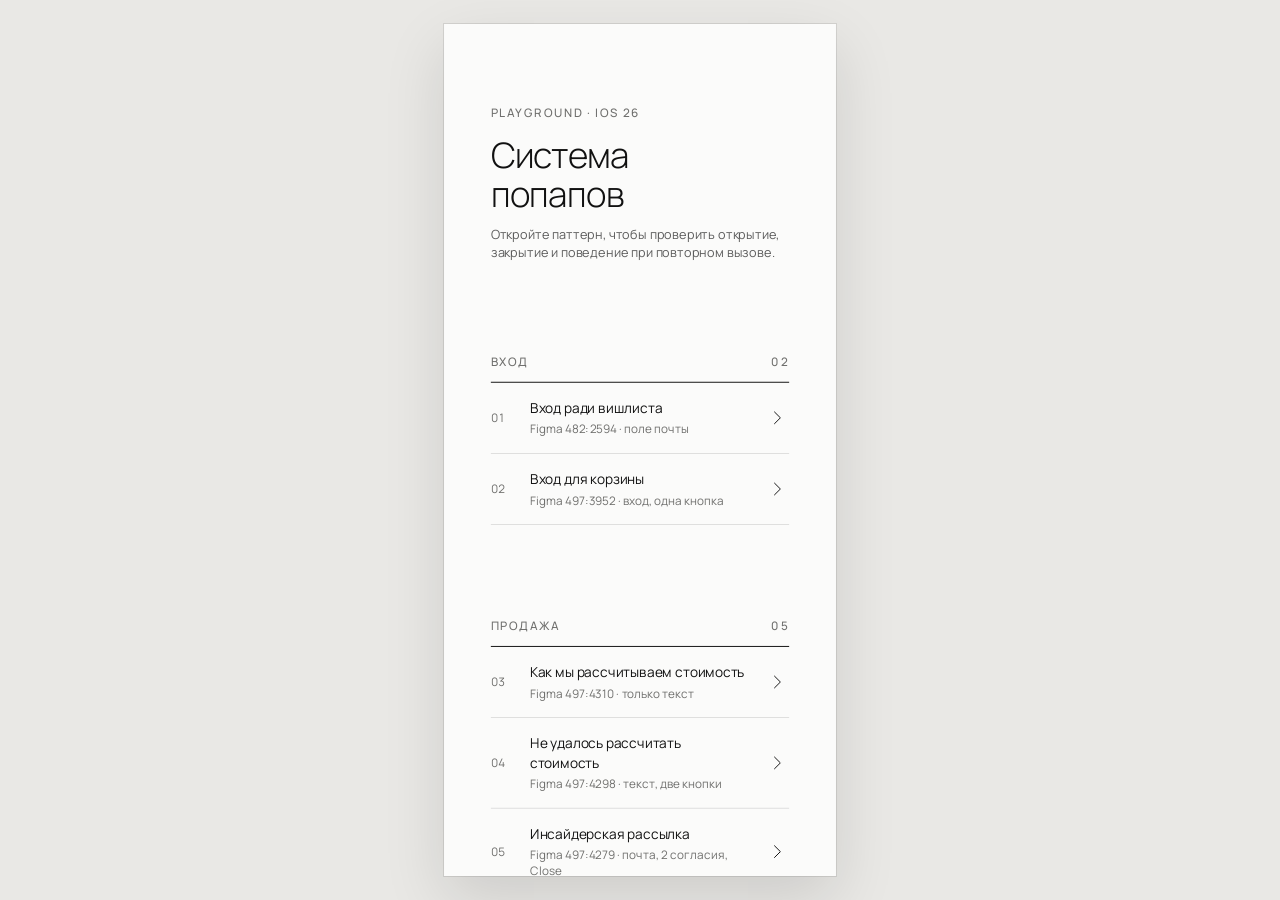
==== index.html @ 5a88cc7c "Deploy cad5d1b1a512" ====
<!doctype html>
<html lang="ru">
<head>
  <meta charset="utf-8">
  <meta name="viewport" content="width=device-width, initial-scale=1, viewport-fit=cover">
  <title>Popup System Playground</title>
  <meta name="theme-color" content="#fbfbfa">
  <link rel="manifest" href="manifest.webmanifest">
  <link rel="icon" type="image/png" sizes="32x32" href="icons/favicon-32.png">
  <link rel="apple-touch-icon" href="icons/apple-touch-icon.png">
  <meta name="apple-mobile-web-app-capable" content="yes">
  <meta name="mobile-web-app-capable" content="yes">
  <meta name="apple-mobile-web-app-title" content="Popups">
  <meta name="apple-mobile-web-app-status-bar-style" content="default">
  <meta name="format-detection" content="telephone=no">
  <link rel="preload" href="design-system/fonts/manrope-latin-wght-normal.woff2" as="font" type="font/woff2" crossorigin>
  <link rel="stylesheet" href="design-system/fonts/fonts.css?v=cad5d1b1a512">
  <link rel="stylesheet" href="design-system/tokens/tokens.css?v=cad5d1b1a512">
  <link rel="stylesheet" href="css/tokens.css?v=cad5d1b1a512">
  <link rel="stylesheet" href="design-system/css/typography.css?v=cad5d1b1a512">
  <link rel="stylesheet" href="design-system/css/spacing.css?v=cad5d1b1a512">
  <link rel="stylesheet" href="css/app.css?v=cad5d1b1a512">
  <link rel="stylesheet" href="design-system/css/corners.css?v=cad5d1b1a512">
  <link rel="stylesheet" href="design-system/components/button/button.css?v=cad5d1b1a512">
  <link rel="stylesheet" href="design-system/icons/icon.css?v=cad5d1b1a512">
  <link rel="stylesheet" href="design-system/css/glass.css?v=cad5d1b1a512">
  <link rel="stylesheet" href="design-system/css/backdrop.css?v=cad5d1b1a512">
  <link rel="stylesheet" href="design-system/components/icon-button/icon-button.css?v=cad5d1b1a512">
  <link rel="stylesheet" href="design-system/components/field/field.css?v=cad5d1b1a512">
  <link rel="stylesheet" href="design-system/components/checkbox/checkbox.css?v=cad5d1b1a512">
  <link rel="stylesheet" href="design-system/components/text-action/text-action.css?v=cad5d1b1a512">
  <link rel="stylesheet" href="design-system/components/callout/callout.css?v=cad5d1b1a512">
  <link rel="stylesheet" href="design-system/components/account-notice/account-notice.css?v=cad5d1b1a512">
  <link rel="stylesheet" href="design-system/components/alert/alert.css?v=cad5d1b1a512">
  <link rel="stylesheet" href="design-system/components/drag-indicator/drag-indicator.css?v=cad5d1b1a512">
  <link rel="stylesheet" href="css/popup.css?v=cad5d1b1a512">
  <link rel="stylesheet" href="css/sheet.css?v=cad5d1b1a512">
  <meta name="build" content="cad5d1b1a512">
  <meta name="app-build" content="cad5d1b1a512">
  <script>(()=>{const m=document.querySelector('meta[name="app-build"]');if(!m||!window.fetch)return;const cur=m.content;const url=new URL('version.json',document.baseURI);const check=()=>fetch(url+'?t='+Date.now(),{cache:'no-store'}).then(r=>r.ok?r.json():null).then(v=>{if(!v||!v.build||v.build===cur)return;const k='app-build-reload:'+v.build;try{if(sessionStorage.getItem(k))return;sessionStorage.setItem(k,'1')}catch(e){}const u=new URL(location.href);u.searchParams.set('v',v.build);location.replace(u.href)}).catch(()=>{});check();document.addEventListener('visibilitychange',()=>{if(document.visibilityState==='visible')check()});addEventListener('pageshow',e=>{if(e.persisted)check()})})();</script>
</head>
<body>
  <div class="stage">
    <div class="device" id="device">
      <div class="screen">
        <main class="home" id="app"></main>
        <div class="popup-layer" id="popup-layer"></div>
      </div>
    </div>
  </div>
  <script type="module" src="js/main.js?v=cad5d1b1a512"></script>
</body>
</html>
---- design-system/fonts/fonts.css ----
/* Manrope (OFL, see OFL.txt) — the only typeface of the system. */
@font-face { font-family: "Manrope"; font-weight: 300 500; font-display: block; src: url("manrope-cyrillic-wght-normal.woff2") format("woff2"); unicode-range: U+0301, U+0400-045F, U+0490-0491, U+04B0-04B1, U+2116; }
@font-face { font-family: "Manrope"; font-weight: 300 500; font-display: block; src: url("manrope-latin-wght-normal.woff2") format("woff2"); unicode-range: U+0000-00FF, U+0131, U+0152-0153, U+02BB-02BC, U+02C6, U+02DA, U+02DC, U+0304, U+0308, U+0329, U+2000-206F, U+20AC, U+2122, U+2191, U+2193, U+2212, U+2215, U+FEFF, U+FFFD; }
---- design-system/tokens/tokens.css ----
/* GENERATED from tokens.json by build.mjs — do not edit by hand. */
:root {
  --color-white: #ffffff;
  --color-green-1: #f2f5f4;
  --color-green-2: #e5eae8;
  --color-green-5: #5e7d71;
  --color-green-7: #285141;
  --color-green-9: #1e3d31;
  --color-action-primary-background-default: var(--color-green-7);
  --color-action-primary-background-pressed: var(--color-green-9);
  --color-action-primary-background-disabled: var(--color-green-5);
  --color-action-primary-foreground-default: var(--color-white);
  --color-action-primary-foreground-pressed: var(--color-white);
  --color-action-primary-foreground-disabled: var(--color-white);
  --color-action-secondary-background-default: var(--color-green-1);
  --color-action-secondary-background-pressed: var(--color-green-1);
  --color-action-secondary-background-disabled: var(--color-green-1);
  --color-action-secondary-foreground-default: var(--color-green-7);
  --color-action-secondary-foreground-pressed: var(--color-green-9);
  --color-action-secondary-foreground-disabled: var(--color-green-5);
  --color-ink: #111111;
  --color-grey-1: #f8f8f8;
  --color-grey-2: #efefef;
  --color-grey-6: #808080;
  --color-grey-7: #6f6f6f;
  --color-black-3: #070707;
  --color-red-7: #b42318;
  --font-family-sans: "Manrope", sans-serif;
  --font-weight-light: 300;
  --font-weight-regular: 400;
  --font-weight-medium: 500;
  --font-optical-cap-center-offset: 0.025em;
  --font-tracking-tight: -0.02em;
  --font-tracking-snug: -0.01em;
  --font-tracking-normal: 0;
  --font-tracking-open: 0.01em;
  --font-tracking-caps: 0.14em;
  --motion-duration-fast: 120ms;
  --motion-easing-standard: cubic-bezier(0.32, 0.72, 0, 1);
  --button-size-large-height: 50px;
  --button-size-large-padding-inline: var(--spacing-standard-block);
  --button-size-large-padding-inline-icon-only: var(--spacing-standard-control);
  --button-size-large-radius: 8px;
  --button-size-large-icon-size: var(--icon-size-md);
  --button-size-large-icon-gap: var(--spacing-compact-inline);
  --button-size-large-font-size: var(--text-button-size);
  --button-size-large-font-line-height: var(--text-button-line-height);
  --button-size-large-font-weight: var(--text-button-weight);
  --button-size-large-font-letter-spacing: var(--text-button-letter-spacing);
  --button-loading-spinner-stroke: 2px;
  --button-focus-ring-width: 2px;
  --button-focus-ring-offset: 2px;
  --corner-shape-continuous: superellipse(1.75);
  --corner-shape-circular: round;
  --corner-shape-sharp: square;
  --corner-shape-default: var(--corner-shape-continuous);
  --corner-continuous-extent: 1.5287;
  --corner-figma-smoothing: 0.6;
  --icon-size-xs: 16px;
  --icon-size-sm: 20px;
  --icon-size-md: 24px;
  --icon-size-lg: 32px;
  --icon-size-xl: 48px;
  --icon-grid: 24px;
  --icon-presentation-compact-viewport: 15px;
  --icon-presentation-compact-viewport-min: 14px;
  --icon-presentation-compact-viewport-max: 16px;
  --icon-presentation-compact-optical-size: 11px;
  --icon-presentation-compact-stroke: 0.9px;
  --icon-presentation-compact-stroke-max: 1px;
  --icon-presentation-large-viewport: 18px;
  --icon-presentation-large-optical-size: 15px;
  --icon-presentation-large-stroke: 0.9px;
  --icon-presentation-large-stroke-max: 1px;
  --text-display-size: 36px;
  --text-display-line-height: 40px;
  --text-display-weight: var(--font-weight-light);
  --text-display-letter-spacing: var(--font-tracking-tight);
  --text-heading-l-size: 24px;
  --text-heading-l-line-height: 30px;
  --text-heading-l-weight: var(--font-weight-light);
  --text-heading-l-letter-spacing: var(--font-tracking-snug);
  --text-heading-s-size: 16px;
  --text-heading-s-line-height: 24px;
  --text-heading-s-weight: var(--font-weight-regular);
  --text-heading-s-letter-spacing: var(--font-tracking-normal);
  --text-body-size: 14px;
  --text-body-line-height: 20px;
  --text-body-weight: var(--font-weight-regular);
  --text-body-letter-spacing: var(--font-tracking-normal);
  --text-body-s-size: 13px;
  --text-body-s-line-height: 18px;
  --text-body-s-weight: var(--font-weight-regular);
  --text-body-s-letter-spacing: var(--font-tracking-normal);
  --text-caption-size: 12px;
  --text-caption-line-height: 16px;
  --text-caption-weight: var(--font-weight-regular);
  --text-caption-letter-spacing: var(--font-tracking-open);
  --text-overline-size: 12px;
  --text-overline-line-height: 16px;
  --text-overline-weight: var(--font-weight-medium);
  --text-overline-letter-spacing: var(--font-tracking-caps);
  --text-label-size: 12px;
  --text-label-line-height: 16px;
  --text-label-weight: var(--font-weight-medium);
  --text-label-letter-spacing: var(--font-tracking-open);
  --text-input-size: 14px;
  --text-input-line-height: 20px;
  --text-input-weight: var(--font-weight-regular);
  --text-input-letter-spacing: var(--font-tracking-normal);
  --text-input-touch-size: 16px;
  --text-button-size: 14px;
  --text-button-line-height: 20px;
  --text-button-weight: var(--font-weight-medium);
  --text-button-letter-spacing: var(--font-tracking-normal);
  --text-popup-heading-size: 16px;
  --text-popup-heading-line-height: 22px;
  --text-popup-heading-weight: var(--font-weight-regular);
  --text-popup-heading-letter-spacing: var(--font-tracking-snug);
  --text-popup-body-size: 12px;
  --text-popup-body-line-height: 17px;
  --text-popup-body-weight: var(--font-weight-regular);
  --text-popup-body-letter-spacing: var(--font-tracking-normal);
  --text-popup-meta-size: 12px;
  --text-popup-meta-line-height: 16px;
  --text-popup-meta-weight: var(--font-weight-regular);
  --text-popup-meta-letter-spacing: var(--font-tracking-open);
  --space-4: 4px;
  --space-8: 8px;
  --space-12: 12px;
  --space-16: 16px;
  --space-24: 24px;
  --space-32: 32px;
  --space-48: 48px;
  --space-64: 64px;
  --space-96: 96px;
  --spacing-compact-stack: var(--space-4);
  --spacing-compact-inline: var(--space-8);
  --spacing-standard-text-group: var(--space-12);
  --spacing-standard-control: var(--space-16);
  --spacing-standard-block: var(--space-24);
  --spacing-spacious-group: var(--space-32);
  --spacing-spacious-section: var(--space-48);
  --spacing-spacious-hero: var(--space-64);
  --spacing-text-heading-body-min: var(--space-12);
  --layout-mobile-page-margin: var(--spacing-standard-block);
  --layout-mobile-content-gap: var(--spacing-standard-block);
  --layout-mobile-section-gap: var(--spacing-spacious-section);
  --layout-desktop-breakpoint: 768px;
  --layout-desktop-page-margin: var(--space-48);
  --layout-desktop-content-gap: var(--spacing-spacious-group);
  --layout-desktop-section-gap: var(--space-96);
  --popup-sheet-padding-inline: var(--spacing-standard-block);
  --popup-sheet-padding-bottom: calc(var(--spacing-spacious-section) + var(--spacing-compact-inline));
  --popup-sheet-icon-heading: var(--spacing-standard-text-group);
  --popup-sheet-heading-description: var(--spacing-text-heading-body-min);
  --popup-sheet-description-form: var(--spacing-spacious-group);
  --popup-sheet-field-gap: var(--spacing-standard-control);
  --popup-sheet-form-action: var(--spacing-standard-block);
  --popup-sheet-close-size: 44px;
  --popup-sheet-close-inset: var(--spacing-standard-control);
  --popup-sheet-close-heading: var(--spacing-standard-text-group);
  --popup-sheet-simple-padding-block: var(--spacing-spacious-group);
  --glass-light-fill: rgba(255, 255, 255, 0.1);
  --glass-light-stroke-color: #b7b7b7;
  --glass-light-stroke-width: 0.5px;
  --glass-light-rim-top: 0.75;
  --glass-light-rim-upper: 0.7;
  --glass-light-rim-side: 0;
  --glass-light-rim-lower: 0.6;
  --glass-light-rim-bottom: 0.62;
  --glass-light-bevel-highlight: inset 0 6px 8px -2px rgba(255, 255, 255, 1), inset 0 -4px 6px -2px rgba(255, 255, 255, 1);
  --glass-light-bevel-shade: inset 0 -4px 8px -2px rgba(0, 0, 0, 0.015);
  --glass-light-shadow: 0 1px 2px rgba(0, 0, 0, 0.03);
  --glass-light-frost: 1px;
  --glass-light-saturation: 1.4;
  --glass-light-pressed-fill: rgba(255, 255, 255, 0.22);
  --glass-light-pressed-scale: 0.94;
  --glass-light-reduced-transparency-fill: rgba(250, 250, 250, 0.96);
  --glass-light-lens-refraction: 1.5px;
  --glass-light-lens-edge-offset: 6px;
  --glass-light-lens-bevel-width: 0.22;
  --glass-light-lens-magnify: 1;
  --glass-light-lens-resolution: 2;
  --glass-lens-z-index: 1000;
  --icon-button-glass-size: 44px;
  --icon-button-glass-icon-viewport: var(--icon-presentation-compact-viewport);
  --icon-button-glass-foreground: var(--color-ink);
  --icon-button-glass-compact-size: 32px;
  --icon-button-glass-compact-icon-viewport: 13px;
  --backdrop-modal-blur: 3px;
  --backdrop-modal-dim-color: rgb(17 17 17);
  --backdrop-modal-dim-opacity: 0.18;
  --backdrop-modal-desktop-blur: 4px;
  --backdrop-modal-desktop-dim-opacity: 0.24;
  --backdrop-modal-reduced-transparency-dim-opacity: 0.32;
  --backdrop-modal-transition-duration: 400ms;
  --backdrop-modal-transition-duration-out: 300ms;
  --backdrop-modal-transition-easing: var(--motion-easing-standard);
  --field-radius: 8px;
  --field-min-height: 44px;
  --field-padding-block: var(--spacing-compact-inline);
  --field-padding-inline: var(--spacing-standard-control);
  --field-gap: var(--spacing-compact-stack);
  --field-icon-gap: var(--spacing-standard-text-group);
  --field-chevron-size: var(--icon-size-md);
  --field-background: var(--color-grey-1);
  --field-background-pressed: var(--color-grey-2);
  --field-foreground: var(--color-black-3);
  --field-label: var(--color-grey-7);
  --field-placeholder: var(--color-grey-6);
  --field-icon: var(--color-grey-7);
  --field-focus-ring-width: 1px;
  --field-error-color: var(--color-red-7);
  --field-disabled-foreground: var(--color-grey-7);
  --field-disabled-label: var(--color-grey-6);
  --field-readonly-background: var(--color-white);
  --field-readonly-border: var(--color-grey-2);
  --field-message-gap: var(--spacing-compact-stack);
  --field-transition-duration: var(--motion-duration-fast);
  --checkbox-size: var(--icon-size-xs);
  --checkbox-radius: 4px;
  --checkbox-border-width: 1px;
  --checkbox-border-color: var(--color-black-3);
  --checkbox-checked-background: var(--color-action-primary-background-default);
  --checkbox-checked-foreground: var(--color-white);
  --checkbox-icon-size: 12px;
  --checkbox-gap: var(--spacing-compact-inline);
  --text-action-min-height: 44px;
  --text-action-padding: var(--spacing-compact-inline);
  --text-action-foreground-default: var(--color-action-secondary-foreground-default);
  --text-action-foreground-pressed: var(--color-action-secondary-foreground-pressed);
  --callout-radius: 8px;
  --callout-padding: var(--spacing-standard-text-group);
  --callout-background: var(--color-green-2);
  --callout-foreground: var(--color-black-3);
  --account-notice-radius: 12px;
  --account-notice-padding: var(--spacing-compact-inline);
  --account-notice-gap: var(--spacing-standard-control);
  --account-notice-text-gap: var(--spacing-compact-stack);
  --account-notice-background: var(--color-green-1);
  --account-notice-avatar-size: 44px;
  --account-notice-avatar-icon-size: 28px;
  --account-notice-avatar-background: var(--color-white);
  --account-notice-avatar-foreground: var(--color-black-3);
  --account-notice-link-default: var(--color-action-secondary-foreground-default);
  --account-notice-link-pressed: var(--color-action-secondary-foreground-pressed);
  --alert-width: 300px;
  --alert-inset: var(--spacing-standard-block);
  --alert-padding: var(--spacing-standard-block);
  --alert-radius: 24px;
  --alert-heading-message: var(--spacing-text-heading-body-min);
  --alert-message-actions: var(--spacing-standard-block);
  --alert-action-gap: var(--spacing-compact-inline);
  --alert-background: var(--color-white);
  --alert-foreground: var(--color-black-3);
  --drag-indicator-width: 36px;
  --drag-indicator-height: 4px;
  --drag-indicator-inset: var(--spacing-compact-inline);
  --drag-indicator-color: rgba(17, 17, 17, 0.16);
  --gallery-pager-height: 2px;
  --gallery-pager-segment-width: 16px;
  --gallery-pager-gap: 4px;
  --gallery-pager-color-idle: rgba(7, 7, 7, 0.16);
  --gallery-pager-color-active: #070707;
}
---- css/tokens.css ----
:root {
  --font: var(--font-family-sans);

  --ink: var(--color-ink);
  --ink-2: #5c5c5c;
  --ink-3: #6f6f6d; /* was #9a9a98 (2.7:1); 4.9:1 on paper, needed for 12px captions */
  --paper: #fbfbfa;
  --surface: #ffffff;
  --hairline: rgba(17, 17, 17, 0.12);

  /* Device 402x874 pt (iPhone 17 Pro). */
  --device-w: 402px;
  --device-h: 874px;
  --display-r: 62px;
  --safe-top: 59px;
  --safe-bottom: 34px;
  --sheet-inset: 8px;
  --sheet-r: calc(var(--display-r) - var(--sheet-inset)); /* original default, restored 2026-11-01: concentric with the display (62 − 8 = 54), so the bottom corners follow the iPhone screen corners instead of being cut by them */


  /* Figma colours now live in the design system (color.black.3, color.grey.*, color.green.2) */
  --black-3: var(--color-black-3);
  --grey-1: var(--color-grey-1);
  --grey-6: var(--color-grey-6);

  --ease-sheet: cubic-bezier(0.32, 0.72, 0, 1);
}
---- design-system/css/typography.css ----
/* Typography base + semantic text styles. Values come from tokens (text.*); Manrope only, weight 300-500.
   Use a .ds-text-* class (or the tokens directly) instead of writing font-size/weight by hand. */

html { font-family: var(--font-family-sans); font-synthesis: none; } /* no synthetic bold/italic */
h1, h2, h3, h4, h5, h6, b, strong, th { font-weight: inherit; } /* browser defaults would render 700 */

.ds-text-display   { font: var(--text-display-weight) var(--text-display-size) / var(--text-display-line-height) var(--font-family-sans); letter-spacing: var(--text-display-letter-spacing); }
.ds-text-heading-l { font: var(--text-heading-l-weight) var(--text-heading-l-size) / var(--text-heading-l-line-height) var(--font-family-sans); letter-spacing: var(--text-heading-l-letter-spacing); }
.ds-text-heading-s { font: var(--text-heading-s-weight) var(--text-heading-s-size) / var(--text-heading-s-line-height) var(--font-family-sans); letter-spacing: var(--text-heading-s-letter-spacing); }
.ds-text-body      { font: var(--text-body-weight) var(--text-body-size) / var(--text-body-line-height) var(--font-family-sans); letter-spacing: var(--text-body-letter-spacing); }
.ds-text-body-s    { font: var(--text-body-s-weight) var(--text-body-s-size) / var(--text-body-s-line-height) var(--font-family-sans); letter-spacing: var(--text-body-s-letter-spacing); }
.ds-text-caption   { font: var(--text-caption-weight) var(--text-caption-size) / var(--text-caption-line-height) var(--font-family-sans); letter-spacing: var(--text-caption-letter-spacing); }
.ds-text-overline  { font: var(--text-overline-weight) var(--text-overline-size) / var(--text-overline-line-height) var(--font-family-sans); letter-spacing: var(--text-overline-letter-spacing); text-transform: uppercase; }
.ds-text-label     { font: var(--text-label-weight) var(--text-label-size) / var(--text-label-line-height) var(--font-family-sans); letter-spacing: var(--text-label-letter-spacing); }
.ds-text-input     { font: var(--text-input-weight) var(--text-input-size) / var(--text-input-line-height) var(--font-family-sans); letter-spacing: var(--text-input-letter-spacing); }
.ds-text-button    { font: var(--text-button-weight) var(--text-button-size) / var(--text-button-line-height) var(--font-family-sans); letter-spacing: var(--text-button-letter-spacing); }

@media (pointer: coarse) { .ds-text-input { font-size: var(--text-input-touch-size); } } /* iOS Safari zooms inputs below 16px */

/* Popup roles (docs/typography.md → "Popup typography"): heading ≤16, body 13–14, meta 12–13. */
.ds-text-popup-heading   { font: var(--text-popup-heading-weight) var(--text-popup-heading-size) / var(--text-popup-heading-line-height) var(--font-family-sans); letter-spacing: var(--text-popup-heading-letter-spacing); }
.ds-text-popup-body      { font: var(--text-popup-body-weight) var(--text-popup-body-size) / var(--text-popup-body-line-height) var(--font-family-sans); letter-spacing: var(--text-popup-body-letter-spacing); }
.ds-text-popup-meta      { font: var(--text-popup-meta-weight) var(--text-popup-meta-size) / var(--text-popup-meta-line-height) var(--font-family-sans); letter-spacing: var(--text-popup-meta-letter-spacing); }

/* Heading → supporting text: never closer than spacing.text.heading-body-min. Use this wrapper for the pair. */
.ds-text-group { display: flex; flex-direction: column; gap: var(--spacing-text-heading-body-min); margin: 0; }
---- design-system/css/spacing.css ----
/* Responsive layout spacing. Mobile layer is the default; the desktop layer replaces it at the breakpoint
   (token layout.desktop.breakpoint = 768px; media queries cannot read custom properties, keep in sync).
   Component-internal spacing (spacing.*, popup.*, button.*) is shared and never changes with the breakpoint. */

:root {
  --layout-page-margin: var(--layout-mobile-page-margin);
  --layout-content-gap: var(--layout-mobile-content-gap);
  --layout-section-gap: var(--layout-mobile-section-gap);
}
@media (min-width: 768px) {
  :root {
    --layout-page-margin: var(--layout-desktop-page-margin);
    --layout-content-gap: var(--layout-desktop-content-gap);
    --layout-section-gap: var(--layout-desktop-section-gap);
  }
}
---- css/app.css ----
*, *::before, *::after { box-sizing: border-box; }
html, body { margin: 0; height: 100%; }
body {
  font-family: var(--font);
  color: var(--ink);
  background: #e9e8e5;
  -webkit-font-smoothing: antialiased;
  text-rendering: optimizeLegibility;
}
button, input, textarea, select { font: inherit; color: inherit; }
button { background: none; border: 0; padding: 0; cursor: pointer; -webkit-tap-highlight-color: transparent; }

/* Plain 402×874 artboard (no device chrome), scaled to fit on desktop, full-screen on a phone */
.stage { min-height: 100%; display: grid; place-items: center; padding: var(--spacing-standard-block) 0; }
.device {
  width: var(--device-w);
  height: var(--device-h);
  transform: scale(var(--scale, 1));
  transform-origin: center;
  margin: calc((var(--device-h) * (var(--scale, 1) - 1)) / 2) 0;
  box-shadow: 0 0 0 1px rgba(0, 0, 0, 0.1), 0 24px 60px rgba(0, 0, 0, 0.12);
}
.screen {
  position: relative;
  width: 100%;
  height: 100%;
  overflow: hidden;
  background: var(--paper);
  isolation: isolate;
}
@media (max-width: 440px) {
  /* Real phone (Safari or Home Screen app): use the device's own safe areas instead of the iPhone 17 Pro mock values */
  :root { --safe-top: env(safe-area-inset-top, 0px); --safe-bottom: env(safe-area-inset-bottom, 0px); }
  html, body { overflow: hidden; overscroll-behavior: none; -webkit-text-size-adjust: 100%; }
  body { background: var(--paper); }
  .stage { padding: 0; display: block; }
  .device { width: 100vw; height: 100dvh; transform: none; margin: 0; box-shadow: none; }
}

/* Home: trigger list */
.home { height: 100%; overflow-y: auto; padding: calc(var(--safe-top) + var(--spacing-standard-block)) var(--layout-page-margin) calc(var(--safe-bottom) + var(--spacing-standard-block)); scrollbar-width: none; }
.home::-webkit-scrollbar { display: none; }
.eyebrow { color: var(--ink-3); }
.home__title { margin: var(--spacing-standard-control) 0 0; }
.home__lead { margin: var(--spacing-standard-text-group) 0 0; max-width: 300px; color: var(--ink-2); }
.cat { margin-top: var(--layout-section-gap); }
.cat__head { display: flex; justify-content: space-between; padding-bottom: var(--spacing-standard-text-group); border-bottom: 1px solid var(--ink); }
.list { list-style: none; margin: 0; padding: 0; }
.row { display: flex; align-items: center; gap: var(--spacing-standard-control); width: 100%; padding: var(--spacing-standard-control) 0; text-align: left; border-bottom: 1px solid var(--hairline); transition: opacity 0.2s; }
.row:active { opacity: 0.5; }
.row:focus-visible { outline: 1px solid var(--ink); outline-offset: 4px; }
.row__n { width: 24px; color: var(--ink-3); font-variant-numeric: tabular-nums; }
.row__t { flex: 1; min-width: 0; }
.row__title { display: block; }
.row__hint { display: block; margin-top: var(--spacing-compact-stack); color: var(--ink-3); }
.row .ds-icon { color: var(--ink); } /* chevron-right from the icon library, 24 box */
---- design-system/css/corners.css ----
/* Shared corner geometry — the ONLY place continuous corners are implemented.
   Contract: an element declares its design radius with --corner-radius (a semantic token such as
   var(--button-size-large-radius)) and gets class "ds-corner". Shape defaults to continuous.
   Exceptions: data-corner="circular" | "sharp" (approved cases only). Never write border-radius by hand. */

.ds-corner {
  --_radius: var(--corner-radius, 0px);
  border-radius: var(--_radius); /* fallback without corner-shape: plain circular design radius */
}

@supports (corner-shape: superellipse(2)) {
  .ds-corner {
    /* Apple's continuous curve spans 1.5287 × the design radius along each edge */
    border-radius: calc(var(--_radius) * var(--corner-continuous-extent));
    corner-shape: var(--corner-shape-default);
  }
  .ds-corner[data-corner="circular"] { border-radius: var(--_radius); corner-shape: var(--corner-shape-circular); }
  .ds-corner[data-corner="sharp"] { border-radius: 0; corner-shape: var(--corner-shape-sharp); }
}
@supports not (corner-shape: superellipse(2)) {
  .ds-corner[data-corner="sharp"] { border-radius: 0; }
}
/* Edge-attached surfaces (e.g. a full-width bottom sheet): round only the top corners, keep the shape. */
.ds-corner[data-corner-edges="top"] { border-bottom-left-radius: 0; border-bottom-right-radius: 0; }
---- design-system/components/button/button.css ----
/* Button. Contract: docs in spec.md. All values come from tokens/tokens.css; no literals except 0.
   API is data attributes: data-variant, data-size, data-width, data-icon-position, data-state. */

.ds-button {
  /* Size scope: add a new [data-size] block below to introduce a size; nothing else changes. */
  --_height: var(--button-size-large-height);
  --_pad: var(--button-size-large-padding-inline);
  --_pad-icon-only: var(--button-size-large-padding-inline-icon-only);
  --corner-radius: var(--button-size-large-radius); /* semantic radius; geometry comes from css/corners.css */
  --_icon: var(--button-size-large-icon-size);
  --_gap: var(--button-size-large-icon-gap);
  --_fs: var(--button-size-large-font-size);
  --_lh: var(--button-size-large-font-line-height);
  --_fw: var(--button-size-large-font-weight);
  --_ls: var(--button-size-large-font-letter-spacing);

  /* Variant + state scope: colours only. */
  --_bg: var(--color-action-primary-background-default);
  --_fg: var(--color-action-primary-foreground-default);

  position: relative;
  box-sizing: border-box;
  display: inline-flex;
  align-items: center; /* label is trimmed to its cap-height box, so this centres icon and capitals on one axis */
  justify-content: center;
  gap: var(--_gap);
  height: var(--_height);
  margin: 0;
  padding: 0 var(--_pad);
  border: 0;
  background: var(--_bg);
  color: var(--_fg);
  font: var(--_fw) var(--_fs) / var(--_lh) var(--font-family-sans);
  letter-spacing: var(--_ls);
  white-space: nowrap;
  text-align: center;
  cursor: pointer;
  -webkit-tap-highlight-color: transparent;
  -webkit-user-select: none;
  user-select: none;
  touch-action: manipulation;
  transition: background-color var(--motion-duration-fast) var(--motion-easing-standard),
    color var(--motion-duration-fast) var(--motion-easing-standard);
}

/* Variant */
.ds-button[data-variant="secondary"] {
  --_bg: var(--color-action-secondary-background-default);
  --_fg: var(--color-action-secondary-foreground-default);
}

/* Width: hug = intrinsic content + padding, fill = parent's available width. Height/type/radius identical. */
.ds-button[data-width="hug"] { display: inline-flex; }
.ds-button[data-width="fill"] { display: flex; width: 100%; }

/* Content: icon box and label are siblings in one row; the icon-only footprint is icon + 2 × compact padding (Figma: 56 wide). */
.ds-button[data-icon-position="only"] { padding-inline: var(--_pad-icon-only); }
.ds-button__icon { flex: none; display: block; width: var(--_icon); height: var(--_icon); }
.ds-button__icon svg { display: block; width: 100%; height: 100%; }
.ds-button[data-icon-position="leading"] .ds-button__icon { order: -1; }
.ds-button[data-icon-position="trailing"] .ds-button__icon { order: 1; }

/* Optical alignment: the label's box is cut to cap-height..baseline, so its midline is the capital letters' midline. */
.ds-button__label { display: block; text-box: trim-both cap alphabetic; }
@supports not (text-box: trim-both cap alphabetic) {
  .ds-button__label { transform: translateY(calc(-1 * var(--font-optical-cap-center-offset))); }
}

/* States */
.ds-button[data-state="pressed"],
.ds-button:not([data-state="disabled"]):not([data-state="loading"]):active {
  --_bg: var(--color-action-primary-background-pressed);
  --_fg: var(--color-action-primary-foreground-pressed);
}
.ds-button[data-variant="secondary"][data-state="pressed"],
.ds-button[data-variant="secondary"]:not([data-state="disabled"]):not([data-state="loading"]):active {
  --_bg: var(--color-action-secondary-background-pressed);
  --_fg: var(--color-action-secondary-foreground-pressed);
}

.ds-button[data-state="disabled"] {
  --_bg: var(--color-action-primary-background-disabled);
  --_fg: var(--color-action-primary-foreground-disabled);
  cursor: default;
  pointer-events: none;
}
.ds-button[data-variant="secondary"][data-state="disabled"] {
  --_bg: var(--color-action-secondary-background-disabled);
  --_fg: var(--color-action-secondary-foreground-disabled);
}

/* Loading: keeps default colours and exact footprint; content is hidden, a spinner sits on the same centre. */
.ds-button[data-state="loading"] { cursor: default; pointer-events: none; }
.ds-button[data-state="loading"] > :not(.ds-button__spinner) { visibility: hidden; }
.ds-button__spinner {
  position: absolute;
  inset: 50% auto auto 50%;
  box-sizing: border-box;
  width: var(--_icon);
  height: var(--_icon);
  margin: calc(var(--_icon) / -2) 0 0 calc(var(--_icon) / -2);
  border: var(--button-loading-spinner-stroke) solid currentColor;
  border-right-color: transparent;
  border-radius: 50%;
  animation: ds-button-spin 0.8s linear infinite;
}
@keyframes ds-button-spin { to { transform: rotate(360deg); } }

.ds-button:focus-visible {
  outline: var(--button-focus-ring-width) solid var(--color-green-7);
  outline-offset: var(--button-focus-ring-offset);
}

@media (prefers-reduced-motion: reduce) {
  .ds-button { transition: none; }
  .ds-button__spinner { animation-duration: 2.4s; }
}
---- design-system/icons/icon.css ----
/* Icon: geometry is drawn on a 24×24 grid and scaled uniformly by the viewBox, so stroke width scales with size
   (24px → 1×, 48px → 2×). No vector-effect, no per-size redraws. Colour comes from the surrounding `color`. */
.ds-icon { display: block; flex: none; overflow: visible; }
---- design-system/css/glass.css ----
/* GlassSurface — the shared native-inspired iOS 26 Liquid Glass material. The ONLY place glass is rendered.
   Rule: follow Apple's system material (Glass.regular, light appearance) as closely as the web allows. No brand
   textures, custom refraction, unusual blur or decorative highlights. Every glass component gets this one material.
   Components never write their own glass; they call applyGlass() / put .ds-glass on an element.
   Material  : tokens glass.<material>.* (only "light" exists).
   Shape     : data-shape = circle | pill | rounded. circle/pill are true circles/capsules (no superellipse);
               rounded uses the shared continuous geometry (.ds-corner + --corner-radius from the component).
   Dimensions, content and interaction belong to the component.
   Layers (back → front), each an approximation of a native layer: lens (real refraction, glass/engine.js) → backdrop
   (frost + saturation) → fill → inner light (shade bottom; overlay-blended light top) → hairline edge with
   angle-dependent specular light → content. Limits: docs/glass.md. */

.ds-glass {
  --_fill: var(--glass-light-fill);
  position: relative;
  isolation: isolate;
  background: var(--_fill);
  -webkit-backdrop-filter: blur(var(--glass-light-frost)) saturate(var(--glass-light-saturation));
  backdrop-filter: blur(var(--glass-light-frost)) saturate(var(--glass-light-saturation));
  box-shadow: var(--glass-light-bevel-shade), var(--glass-light-shadow);
}

/* Shape. Circle and pill are real circles/capsules: corner-shape stays round (corner rule exception). */
.ds-glass[data-shape="circle"] { border-radius: 50%; }
.ds-glass[data-shape="pill"] { border-radius: 9999px; }
/* data-shape="rounded": radius and continuous shape come from .ds-corner (css/corners.css). */

/* Edge: the native glass hairline. A 0.5px grey stroke overlaid with white specular light by angle: full at the
   top (light source), none on the flanks, strong again at the bottom (light leaving through the far edge). Over light
   content this gives the native look: a grey line on the flanks that dissolves at top and bottom. */
.ds-glass::before {
  content: "";
  position: absolute;
  inset: 0;
  z-index: 1;
  border-radius: inherit;
  corner-shape: inherit;
  padding: var(--glass-light-stroke-width);
  background:
    conic-gradient(from 0deg,
      rgb(255 255 255 / var(--glass-light-rim-top)) 0deg,
      rgb(255 255 255 / var(--glass-light-rim-upper)) 45deg,
      rgb(255 255 255 / var(--glass-light-rim-side)) 90deg,
      rgb(255 255 255 / var(--glass-light-rim-lower)) 135deg,
      rgb(255 255 255 / var(--glass-light-rim-bottom)) 180deg,
      rgb(255 255 255 / var(--glass-light-rim-lower)) 225deg,
      rgb(255 255 255 / var(--glass-light-rim-side)) 270deg,
      rgb(255 255 255 / var(--glass-light-rim-upper)) 315deg,
      rgb(255 255 255 / var(--glass-light-rim-top)) 360deg),
    var(--glass-light-stroke-color);
  -webkit-mask: linear-gradient(#000 0 0) content-box, linear-gradient(#000 0 0);
  -webkit-mask-composite: xor;
  mask: linear-gradient(#000 0 0) content-box exclude, linear-gradient(#000 0 0);
  pointer-events: none;
}

/* Inner light under the top edge. Overlay blending makes it luminance-adaptive like the native material: over light
   content it lifts the glass to white, over dark content it adds almost nothing (no lit plastic dome). */
.ds-glass::after {
  content: "";
  position: absolute;
  inset: 0;
  z-index: 0;
  border-radius: inherit;
  corner-shape: inherit;
  box-shadow: var(--glass-light-bevel-highlight);
  mix-blend-mode: overlay;
  pointer-events: none;
}

/* Content sits above the material layers. */
.ds-glass > * { position: relative; z-index: 2; }

/* Lens layer (glass/glass.js): an empty layer filling the surface. The Liquid Glass engine (glass/engine.js) draws the
   refracted backdrop for it on a shared canvas beneath the surface; the material layers above stay unchanged. */
.ds-glass > .ds-glass__lens { position: absolute; inset: 0; z-index: auto; border-radius: inherit; pointer-events: none; }
/* While the engine renders a lens the surface sits above what it refracts (z-index; the renderer snapshots only lower
   content). Self-anchored ("self" = no glass layer): sticky without offsets (= relative layout) is what the
   renderer anchors its canvas to, and overflow clips that canvas to the shape. Once live, the CSS backdrop is
   redundant (the canvas covers it). */
.ds-glass[data-lens] { z-index: var(--glass-lens-z-index); }
.ds-glass[data-lens="self"] { position: sticky; overflow: hidden; }
/* Self-anchored: the canvas is inside the surface, above its own background, so the fill (incl. pressed) moves to the
   lens layer above the canvas and the CSS backdrop (now hidden behind the canvas) is dropped. Shared: the canvas is
   behind the surface, so its background, frost and saturation apply to the refracted image as they did to the page. */
.ds-glass[data-lens="self"][data-lens-live]:not([data-glass-backdrop="solid"] *) { -webkit-backdrop-filter: none; backdrop-filter: none; }
.ds-glass[data-lens="self"][data-lens-live]:not([data-glass-backdrop="solid"] *) > .ds-glass__lens { background: var(--_fill) !important; }
/* Over an opaque backdrop (e.g. a navigation bar that turns solid on scroll) the renderer, which snapshots only the
   page below, would show the content the bar hides. A container marked [data-glass-backdrop="solid"] keeps its glass
   controls on the CSS material: canvas hidden, CSS backdrop and fill back. Toggle the attribute with the bar. */
[data-glass-backdrop="solid"] .ds-glass > canvas { visibility: hidden !important; } /* the renderer sets inline visibility */
/* Shared lens layer: every glass surface inside renders on one canvas anchored here. <body> needs nothing; any other
   container becomes sticky (= relative layout, so use it only on static / relative containers). */
[data-glass-layer]:not(body) { position: sticky; }

/* Accessibility: reduced transparency → nearly opaque surface; same silhouette and border. */
@media (prefers-reduced-transparency: reduce) {
  .ds-glass {
    --_fill: var(--glass-light-reduced-transparency-fill);
    -webkit-backdrop-filter: none !important;
    backdrop-filter: none !important;
  }
}
---- design-system/css/backdrop.css ----
/* ModalBackdrop — the shared backdrop for every modal overlay (sheets, popups, dialogs, action sheets,
   full-screen overlays). Light dimming and a small blur, always together. Not for tooltips, menus, dropdowns
   or other non-modal UI. Runtime: backdrop/backdrop.js. Spec: docs/backdrop.md.
   The blur is never animated: the whole layer (dim + blur) fades with opacity, which is smooth and cheap. */

:root {
  --backdrop-blur: var(--backdrop-modal-blur);
  --backdrop-dim-opacity: var(--backdrop-modal-dim-opacity);
}
@media (min-width: 768px) { /* layout.desktop.breakpoint */
  :root {
    --backdrop-blur: var(--backdrop-modal-desktop-blur);
    --backdrop-dim-opacity: var(--backdrop-modal-desktop-dim-opacity);
  }
}

.ds-backdrop {
  position: fixed;
  inset: 0;
  background: rgb(from var(--backdrop-modal-dim-color) r g b / var(--backdrop-dim-opacity));
  -webkit-backdrop-filter: blur(var(--backdrop-blur));
  backdrop-filter: blur(var(--backdrop-blur));
  opacity: 0;
  pointer-events: none;
  transition: opacity var(--backdrop-modal-transition-duration-out) var(--backdrop-modal-transition-easing);
}
@supports not (color: rgb(from red r g b)) {
  .ds-backdrop { background: color-mix(in srgb, var(--backdrop-modal-dim-color) calc(var(--backdrop-dim-opacity) * 100%), transparent); }
}
.ds-backdrop[data-scope="container"] { position: absolute; } /* inside a frame/artboard instead of the viewport */
.ds-backdrop[data-platform="mobile"] { --backdrop-blur: var(--backdrop-modal-blur); --backdrop-dim-opacity: var(--backdrop-modal-dim-opacity); }
.ds-backdrop[data-platform="desktop"] { --backdrop-blur: var(--backdrop-modal-desktop-blur); --backdrop-dim-opacity: var(--backdrop-modal-desktop-dim-opacity); }

.ds-backdrop[data-state="open"] {
  opacity: 1;
  pointer-events: auto; /* catches taps outside the modal; dismissal is the host's decision */
  transition-duration: var(--backdrop-modal-transition-duration);
}

/* Nested overlays: only the lowest backdrop dims and blurs; upper ones only catch pointer events,
   so depth never accumulates. */
.ds-backdrop[data-nested] { background: transparent; -webkit-backdrop-filter: none; backdrop-filter: none; }

@media (prefers-reduced-transparency: reduce) {
  .ds-backdrop { --backdrop-dim-opacity: var(--backdrop-modal-reduced-transparency-dim-opacity); -webkit-backdrop-filter: none; backdrop-filter: none; }
}
@media (prefers-reduced-motion: reduce) {
  .ds-backdrop, .ds-backdrop[data-state="open"] { transition-duration: 1ms; }
}
---- design-system/components/icon-button/icon-button.css ----
/* GlassIconButton (IconButton / Glass / Light / 44). Geometry, icon viewport and interaction only; the surface comes
   from GlassSurface (css/glass.css). Three nested sizes: 44 circle → ~15 icon viewport → smaller optically fitted path
   (icons/presentation.js, compact). */

.ds-icon-button {
  box-sizing: border-box;
  display: inline-grid;
  place-items: center;
  flex: none;
  width: var(--icon-button-glass-size);
  height: var(--icon-button-glass-size);
  margin: 0;
  padding: 0;
  border: 0;
  color: var(--icon-button-glass-foreground);
  cursor: pointer;
  -webkit-tap-highlight-color: transparent;
  touch-action: manipulation;
  transition: transform var(--motion-duration-fast) var(--motion-easing-standard);
}
.ds-icon-button .ds-icon { width: var(--icon-button-glass-icon-viewport); height: var(--icon-button-glass-icon-viewport); }
/* iconSize "large" (approved 2026-11-06): same 44 circle, larger icon (≈ 15 px, same 0.9 px line) (icons/presentation.js, tokens icon.presentation.large.*). */
.ds-icon-button--large-icon .ds-icon { width: var(--icon-presentation-large-viewport); height: var(--icon-presentation-large-viewport); }

/* Interaction: iOS glass controls respond by compressing slightly and catching more light. */
.ds-icon-button:active,
.ds-icon-button[data-state="pressed"] {
  --_fill: var(--glass-light-pressed-fill);
  transform: scale(var(--glass-light-pressed-scale));
}
.ds-icon-button:focus-visible { outline: var(--button-focus-ring-width) solid var(--icon-button-glass-foreground); outline-offset: var(--button-focus-ring-offset); }

/* Compact (secondary): visible 32 glass circle inside the 44 hit area. Negative margins make the layout footprint
   equal to the visible circle, so surrounding layout aligns to what is seen; the extra 6 px of hit area overhangs. */
.ds-icon-button--compact {
  --_overhang: calc((var(--icon-button-glass-compact-size) - var(--icon-button-glass-size)) / 2);
  margin: var(--_overhang);
  background: none;
}
.ds-icon-button__surface {
  display: grid;
  place-items: center;
  width: var(--icon-button-glass-compact-size);
  height: var(--icon-button-glass-compact-size);
}
.ds-icon-button--compact .ds-icon { width: var(--icon-button-glass-compact-icon-viewport); height: var(--icon-button-glass-compact-icon-viewport); }
.ds-icon-button--compact:active .ds-icon-button__surface,
.ds-icon-button--compact[data-state="pressed"] .ds-icon-button__surface { --_fill: var(--glass-light-pressed-fill); }
.ds-icon-button--compact:focus-visible { outline: none; }
.ds-icon-button--compact:focus-visible .ds-icon-button__surface { outline: var(--button-focus-ring-width) solid var(--icon-button-glass-foreground); outline-offset: var(--button-focus-ring-offset); }

@media (prefers-reduced-motion: reduce) { .ds-icon-button { transition: none; } }
---- design-system/components/field/field.css ----
/* Field (Figma «Input Form», refined 2026-11-07). Kinds: text (label + input) and select (label + value + chevron).
   One visual language for every input: subtle solid surface, no border at rest, regular secondary label above a
   regular value. States change only colour and the inset outline (box-shadow), never size or position.
   Corners: shared continuous geometry (.ds-corner); the component only sets its semantic radius. */
.ds-field {
  box-sizing: border-box;
  display: flex;
  align-items: center;
  gap: var(--field-icon-gap);
  width: 100%;
  min-height: var(--field-min-height);
  margin: 0;
  padding: var(--field-padding-block) var(--field-padding-inline);
  border: 0;
  --corner-radius: var(--field-radius);
  background: var(--field-background);
  color: var(--field-foreground);
  font: inherit;
  text-align: left;
  cursor: text;
  transition: background-color var(--field-transition-duration) var(--motion-easing-standard),
    box-shadow var(--field-transition-duration) var(--motion-easing-standard),
    color var(--field-transition-duration) var(--motion-easing-standard);
}
.ds-field[data-kind="select"] { cursor: pointer; -webkit-tap-highlight-color: transparent; }
.ds-field__content { flex: 1; min-width: 0; display: flex; flex-direction: column; gap: var(--field-gap); }
.ds-field__label { color: var(--field-label); }
.ds-field__input { width: 100%; min-width: 0; margin: 0; padding: 0; border: 0; border-radius: 0; outline: 0; background: none; color: var(--field-foreground); -webkit-appearance: none; appearance: none; }
textarea.ds-field__input { display: block; resize: none; field-sizing: content; }
.ds-field__value { overflow: hidden; color: var(--field-foreground); text-overflow: ellipsis; white-space: nowrap; }
.ds-field__input::placeholder, .ds-field__value[data-empty] { color: var(--field-placeholder); opacity: 1; }
.ds-field__chevron { flex: none; display: flex; color: var(--field-icon); }
.ds-field__chevron .ds-icon { width: var(--field-chevron-size); height: var(--field-chevron-size); }

/* Focus: one inset hairline in the foreground colour; nothing moves. */
.ds-field:focus-within, .ds-field:focus-visible { outline: 0; box-shadow: inset 0 0 0 var(--field-focus-ring-width) var(--field-foreground); }
/* Pressed (select opens a list or sheet). */
.ds-field[data-kind="select"]:active:not(:disabled) { background: var(--field-background-pressed); }

/* Error: outline and message in the error colour; label and value keep their colours. */
.ds-field[data-state="error"], .ds-field:has([aria-invalid="true"]),
.ds-field[data-state="error"]:focus-within, .ds-field:has([aria-invalid="true"]):focus-within {
  box-shadow: inset 0 0 0 var(--field-focus-ring-width) var(--field-error-color);
}

/* Read-only: value stays at full contrast and selectable; no fill, hairline outline. */
.ds-field[data-readonly], .ds-field:has(.ds-field__input[readonly]) {
  background: var(--field-readonly-background);
  box-shadow: inset 0 0 0 var(--field-focus-ring-width) var(--field-readonly-border);
  cursor: default;
}
.ds-field:has(.ds-field__input[readonly]):focus-within { box-shadow: inset 0 0 0 var(--field-focus-ring-width) var(--field-foreground); }
.ds-field__input[readonly] { cursor: text; }

/* Disabled: same surface, muted text, no interaction. */
.ds-field:disabled, .ds-field[aria-disabled="true"], .ds-field:has(.ds-field__input:disabled) { cursor: default; box-shadow: none; }
:is(.ds-field:disabled, .ds-field[aria-disabled="true"], .ds-field:has(.ds-field__input:disabled)) :is(.ds-field__value:not([data-empty]), .ds-field__input) {
  color: var(--field-disabled-foreground);
  -webkit-text-fill-color: var(--field-disabled-foreground);
}
:is(.ds-field:disabled, .ds-field[aria-disabled="true"], .ds-field:has(.ds-field__input:disabled)) :is(.ds-field__label, .ds-field__chevron, .ds-field__value[data-empty]) { color: var(--field-disabled-label); }
.ds-field__input:disabled::placeholder { color: var(--field-disabled-label); -webkit-text-fill-color: var(--field-disabled-label); }

/* Helper or error text under a field (caption style). */
.ds-field-message { margin: var(--field-message-gap) 0 0; color: var(--field-label); }
.ds-field-message[data-state="error"] { color: var(--field-error-color); }

@media (prefers-reduced-motion: reduce) { .ds-field { transition: none; } }
---- design-system/components/checkbox/checkbox.css ----
/* Checkbox (Figma «Check Boxes» M). Native input kept for accessibility, visually replaced by the box. */
.ds-checkbox { position: relative; display: flex; align-items: center; gap: var(--checkbox-gap); cursor: pointer; -webkit-tap-highlight-color: transparent; }
.ds-checkbox__input { position: absolute; width: 1px; height: 1px; margin: 0; opacity: 0; }
.ds-checkbox__box {
  flex: none;
  display: grid;
  place-items: center;
  width: var(--checkbox-size);
  height: var(--checkbox-size);
  --corner-radius: var(--checkbox-radius);
  box-shadow: inset 0 0 0 var(--checkbox-border-width) var(--checkbox-border-color);
  color: transparent;
}
.ds-checkbox__box .ds-icon { width: var(--checkbox-icon-size); height: var(--checkbox-icon-size); }
.ds-checkbox__input:checked + .ds-checkbox__box { background: var(--checkbox-checked-background); box-shadow: none; color: var(--checkbox-checked-foreground); }
.ds-checkbox__input:focus-visible + .ds-checkbox__box { outline: var(--button-focus-ring-width) solid var(--checkbox-checked-background); outline-offset: var(--button-focus-ring-offset); }
---- design-system/components/text-action/text-action.css ----
/* TextAction (Figma Buttons «Ghost»): a text-only secondary action, usually under a primary Button. */
.ds-text-action {
  box-sizing: border-box;
  min-height: var(--text-action-min-height);
  margin: 0;
  padding: var(--text-action-padding);
  border: 0;
  background: none;
  color: var(--text-action-foreground-default);
  text-align: center;
  cursor: pointer;
  -webkit-tap-highlight-color: transparent;
  transition: color var(--motion-duration-fast) var(--motion-easing-standard);
}
.ds-text-action:active, .ds-text-action[data-state="pressed"] { color: var(--text-action-foreground-pressed); }
.ds-text-action:focus-visible { outline: var(--button-focus-ring-width) solid var(--text-action-foreground-default); outline-offset: calc(var(--button-focus-ring-offset) * -2); }
@media (prefers-reduced-motion: reduce) { .ds-text-action { transition: none; } }
---- design-system/components/callout/callout.css ----
/* Callout: tinted note box for a short supporting message inside a sheet. */
.ds-callout { margin: 0; padding: var(--callout-padding); --corner-radius: var(--callout-radius); background: var(--callout-background); color: var(--callout-foreground); }
---- design-system/components/account-notice/account-notice.css ----
/* AccountNotice: avatar + message + inline links (sign-in prompt inside a form). */
.ds-account-notice { display: flex; align-items: center; gap: var(--account-notice-gap); padding: var(--account-notice-padding); --corner-radius: var(--account-notice-radius); background: var(--account-notice-background); }
.ds-account-notice__avatar { flex: none; display: grid; place-items: center; width: var(--account-notice-avatar-size); height: var(--account-notice-avatar-size); --corner-radius: 50%; background: var(--account-notice-avatar-background); color: var(--account-notice-avatar-foreground); }
.ds-account-notice__avatar .ds-icon { width: var(--account-notice-avatar-icon-size); height: var(--account-notice-avatar-icon-size); }
.ds-account-notice__text { flex: 1; min-width: 0; display: flex; flex-direction: column; gap: var(--account-notice-text-gap); }
.ds-account-notice__text p { margin: 0; }
.ds-account-notice__link { margin: 0; padding: 0; border: 0; background: none; font: inherit; font-weight: var(--font-weight-medium); color: var(--account-notice-link-default); cursor: pointer; }
.ds-account-notice__link:active { color: var(--account-notice-link-pressed); }
.ds-account-notice__link:focus-visible { outline: var(--button-focus-ring-width) solid var(--account-notice-link-default); outline-offset: var(--button-focus-ring-offset); }
---- design-system/components/alert/alert.css ----
/* Alert: compact centred card for an urgent decision (e.g. discard entered data). Heading → message 12 · message → actions 24 ·
   primary → cancel 8. No close button; the sheet header rules (X row, bottom 56) do not apply. */
.ds-alert {
  box-sizing: border-box;
  width: min(var(--alert-width), 100% - 2 * var(--alert-inset));
  padding: var(--alert-padding);
  --corner-radius: var(--alert-radius);
  background: var(--alert-background);
  color: var(--alert-foreground);
  text-align: center;
  outline: none;
}
.ds-alert__text { display: flex; flex-direction: column; gap: var(--alert-heading-message); }
.ds-alert__heading, .ds-alert__message { margin: 0; }
.ds-alert__actions { display: flex; flex-direction: column; gap: var(--alert-action-gap); margin-top: var(--alert-message-actions); }
---- design-system/components/drag-indicator/drag-indicator.css ----
/* DragIndicator: thin neutral capsule at the top of a swipe-dismissible popup. No shadow, no gradient. */
.ds-drag-indicator {
  width: var(--drag-indicator-width);
  height: var(--drag-indicator-height);
  --corner-radius: calc(var(--drag-indicator-height) / 2);
  background: var(--drag-indicator-color);
  pointer-events: none;
}
---- css/popup.css ----
/* Popup primitives. Host owns backdrop, panel, motion and dismissal; variants own content only. */
.popup-layer { position: absolute; inset: 0; z-index: 10; pointer-events: none; }
.popup { position: absolute; inset: 0; pointer-events: auto; }

/* Backdrop: design-system ModalBackdrop (css/backdrop.css), created by the host. */

.popup__panel { position: absolute; outline: none; touch-action: none; background: var(--surface); }
/* The panel clips its content to its own shape: scrolled content (an opaque sticky bar, an image) can never paint
   over the rounded top corners and make the sheet look rectangular. clip (not hidden) creates no scroll container,
   so focus or scrollIntoView can never scroll the shell itself. */
.popup__panel { overflow: hidden; overflow: clip; }

/* kind: sheet — floating, inset from display edges, concentric radius, opaque container */
.popup--sheet .popup__panel {
  left: var(--sheet-inset);
  right: var(--sheet-inset);
  bottom: var(--sheet-inset);
  max-height: calc(100% - var(--safe-top) - var(--spacing-spacious-group)); /* keep the presenting screen visible above the sheet */
  display: flex;
  flex-direction: column;
  --corner-radius: var(--sheet-r); /* concentric with the display; geometry from design-system ds-corner */
  transform: translateY(calc(100% + var(--sheet-inset) + 24px));
  transition: transform 0.55s var(--ease-sheet);
}
.popup--sheet.is-open .popup__panel { transform: translateY(0); }
.popup--sheet.is-closing .popup__panel { transform: translateY(calc(100% + var(--sheet-inset) + 24px)); transition-duration: 0.38s; }
.popup--sheet .popup__panel.is-dragging { transition: none; }
/* Presentation full (a form control, or natural height > 50 % of the screen, js/popup-host.js): full width, attached to the bottom edge,
   top corners only (data-corner-edges="top"); the bottom safe area is padding inside the sheet (css/sheet.css). */
.popup--sheet.popup--full .popup__panel { left: 0; right: 0; bottom: 0; }
@supports (corner-shape: superellipse(2)) { /* the shadow must follow the continuous shape */
  .popup--sheet .popup__panel { box-shadow: 0 0 36px rgba(0, 0, 0, 0.1); }
}

.popup__scroll { overflow-y: auto; min-height: 0; overscroll-behavior: contain; scrollbar-width: none; }
.popup__scroll::-webkit-scrollbar { display: none; }
/* Split layout (js/popup-host.js): the shell does not scroll; header regions stay fixed and each
   [data-popup-scroll] region scrolls on its own (iOS momentum, no scroll chaining into the page or the sheet).
   The region pads its end by the sheet's bottom padding, the home indicator and an open keyboard. */
.popup__scroll--split { display: flex; flex: 1 1 auto; flex-direction: column; overflow: hidden; }
.popup__scroll--split > * { display: flex; flex: 1 1 auto; flex-direction: column; min-height: 0; }
.popup__scroll--split .ps { flex: 1 1 auto; min-height: 0; padding-bottom: 0; }
[data-popup-scroll] {
  min-height: 0;
  flex: 1 1 auto;
  overflow-y: auto;
  overscroll-behavior: contain;
  -webkit-overflow-scrolling: touch;
  touch-action: pan-y;
  padding-bottom: calc(var(--ps-pad-bottom, 0px) + var(--ps-safe-bottom, 0px) + var(--popup-keyboard, 0px));
  scrollbar-width: none;
}
[data-popup-scroll]::-webkit-scrollbar { display: none; }
/* Whole-content scrolling: an open keyboard adds room at the end, so the last field can scroll above it. */
.popup__scroll:not(.popup__scroll--split) { padding-bottom: var(--popup-keyboard, 0px); }


/* Close control without a header row: glass X at the close inset from the top and trailing edges. In simple popups
   it is focus-only — clipped away (no visible button, no layout space) until it receives keyboard focus, so
   keyboard and screen-reader users can still close a popup that has no actions of its own. */
.popup__toolbar { position: absolute; top: var(--popup-sheet-close-inset); right: var(--popup-sheet-close-inset); z-index: 2; }
.popup__toolbar--focus-only:not(:focus-within) { clip-path: inset(50%); pointer-events: none; }

/* Drag indicator (design-system DragIndicator), simple popups only: centred, fixed at the top while content scrolls,
   inside the 32 top padding — no extra header height. */
.popup__grabber { position: absolute; top: var(--drag-indicator-inset); left: 50%; transform: translateX(-50%); z-index: 1; }

/* Discard confirmation (design-system Alert) centred over the sheet; its nested backdrop adds no dimming and ignores taps. */
.popup__alert { position: absolute; inset: 0; z-index: 3; display: grid; place-items: center; }
.popup__alert .ds-alert { position: relative; opacity: 0; transform: scale(1.06); transition: opacity 0.2s, transform 0.25s var(--ease-sheet); }
.popup__alert.is-open .ds-alert { opacity: 1; transform: none; }
@supports (corner-shape: superellipse(2)) {
  .popup__alert .ds-alert { box-shadow: 0 0 36px rgba(0, 0, 0, 0.1); }
}

@media (prefers-reduced-motion: reduce) {
  .popup--sheet .popup__panel, .popup--sheet.is-closing .popup__panel { transform: none; opacity: 0; transition: opacity 0.2s; }
  .popup--sheet.is-open .popup__panel { opacity: 1; }
  .popup__alert .ds-alert { transform: none; transition: opacity 0.15s; }
}
---- css/sheet.css ----
/* Popup content skeleton (js/ui/sheet.js). One primary heading per standard popup. Two categories (js/patterns.js):
   simple — no X row, equal top and bottom padding (32) around the content;
   form — X control row (top-trailing) → heading → description, all full width — text never shares a row with the X.
   Type: heading 16/22 Regular (≤16) · description 12/17 Regular · meta 12/16 (text.popup-*).
   Rhythm: X (visible 32) at 16 from top/trailing · X region → heading 12 · heading → description 12 · icon → heading 12 · description → content 24 ·
   fields 16 · consents 12 · message → actions 24 · form → actions 32 · primary → text action 8 · sides 24 · form: bottom 56 below the final element (Figma 510:2838). */
.ps {
  --ps-pad-top: var(--spacing-standard-block);
  --ps-pad-bottom: var(--popup-sheet-padding-bottom);
  --ps-safe-bottom: 0px;
  display: flex;
  flex-direction: column;
  padding: var(--ps-pad-top) var(--popup-sheet-padding-inline) calc(var(--ps-pad-bottom) + var(--ps-safe-bottom));
  color: var(--color-black-3);
}
.popup--simple .ps { --ps-pad-top: var(--popup-sheet-simple-padding-block); --ps-pad-bottom: var(--popup-sheet-simple-padding-block); }
.popup--full .ps { --ps-safe-bottom: var(--safe-bottom); } /* full sheet reaches the screen edge: content clears the home indicator */
.ps p { margin: 0; }
.ps > * + .ps__body { margin-top: var(--spacing-standard-block); }
.ps > * + .ps__actions { margin-top: var(--popup-sheet-form-action); }       /* message: description → actions 24 */
.ps > .ps__body + .ps__actions { margin-top: var(--spacing-spacious-group); } /* form: fields → actions 32 */

/* Header: three stacked regions (Airbnb-style sheet, Mobbin e4fabac4…): the compact glass X (visible 32, hit 44;
   its layout footprint is the visible circle) in its own top-trailing
   control row, then the heading, then the description. The X sits at the close inset from the top and trailing
   edges (negative margins pull it out of the content padding); the heading starts one gap below the X region on
   the left content edge and uses the full width — no column is reserved for the X, nothing is centred on it, and
   the text group's height simply follows the rendered text. Without an X the row is removed and the heading
   starts at the top padding. */
.ps__head { display: flex; flex-direction: column; gap: var(--popup-sheet-heading-description); }
.ps__header { display: flex; flex-direction: column; gap: var(--popup-sheet-close-heading); }
.ps__title { margin: 0; color: var(--color-black-3); } /* type: ds-text-popup-heading (≤16) */
.ps__close {
  align-self: flex-end;
  display: flex;
  margin-top: calc(var(--popup-sheet-close-inset) - var(--ps-pad-top));
  margin-inline-end: calc(var(--popup-sheet-close-inset) - var(--popup-sheet-padding-inline));
}
.ps__text { display: flex; flex-direction: column; gap: var(--spacing-compact-inline); color: var(--color-black-3); } /* Figma: black-3 */

/* Icon-led variant (sign-in gates): centred icon → heading → description. In a form popup it sits one
   close→heading gap below the X row; in a simple popup it starts at the top padding. */
.ps__head--centered { display: flex; flex-direction: column; align-items: center; gap: var(--popup-sheet-heading-description); text-align: center; }
.ps__head--centered > .ps__close { margin-bottom: calc(var(--popup-sheet-close-heading) - var(--popup-sheet-heading-description)); }
.ps__icon { position: relative; display: flex; margin-bottom: calc(var(--popup-sheet-icon-heading) - var(--popup-sheet-heading-description)); color: var(--color-black-3); }
.ps__badge { position: absolute; top: -3.38px; left: 23.63px; width: 18px; height: 18px; display: grid; place-items: center; --corner-radius: 50%; background: rgba(255, 255, 255, 0.8); }

.ps__body { display: flex; flex-direction: column; gap: var(--popup-sheet-field-gap); }
.ps__body--compact { gap: var(--spacing-standard-text-group); } /* consent rows */
.ps__list { list-style: none; margin: 0; padding: 0; border-top: 1px solid var(--hairline); }
.ps__list li { display: flex; gap: var(--spacing-standard-control); align-items: baseline; padding: var(--spacing-standard-control) 0; border-bottom: 1px solid var(--hairline); }
.ps__list li > span { width: 24px; color: var(--ink-3); font-variant-numeric: tabular-nums; }

.ps__actions { display: flex; flex-direction: column; gap: var(--spacing-compact-inline); }
/* Bottom padding is measured from the last *visible* edge: a Button's fill, or a TextAction's text line. A trailing
   TextAction's 44 hit area extends (44 − 20) / 2 = 12 below its text; that invisible half overlaps the bottom padding
   instead of adding to it (the hit area itself is unchanged). */
.ps > .ps__actions:last-child > .ds-text-action:last-child {
  margin-bottom: calc((var(--text-body-line-height) - var(--text-action-min-height)) / 2);
}
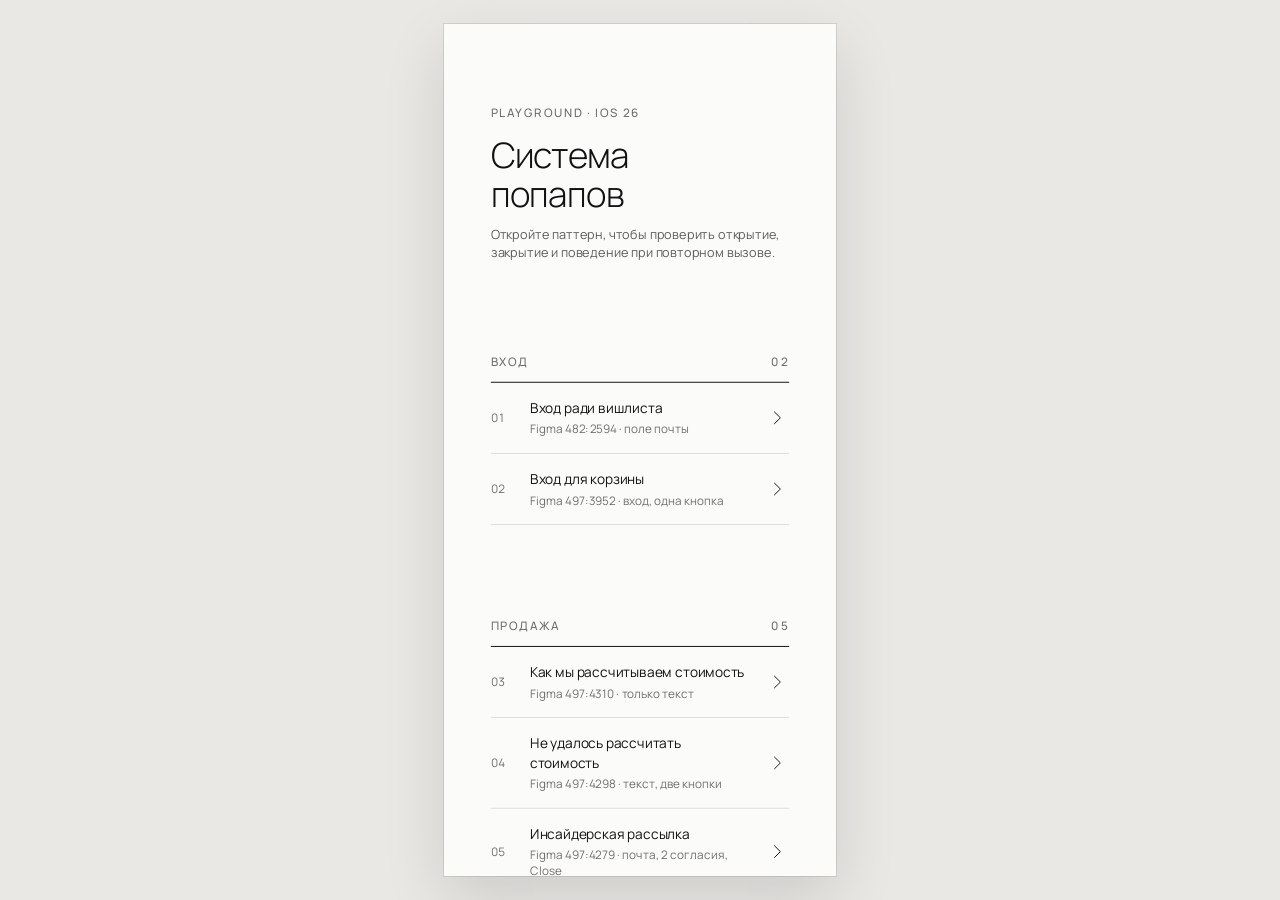
==== commit 6a6f7da4: "Deploy fa1ea569a47c" ====
--- a/index.html
+++ b/index.html
@@ -14,29 +14,29 @@
   <meta name="apple-mobile-web-app-status-bar-style" content="default">
   <meta name="format-detection" content="telephone=no">
   <link rel="preload" href="design-system/fonts/manrope-latin-wght-normal.woff2" as="font" type="font/woff2" crossorigin>
-  <link rel="stylesheet" href="design-system/fonts/fonts.css?v=cad5d1b1a512">
-  <link rel="stylesheet" href="design-system/tokens/tokens.css?v=cad5d1b1a512">
-  <link rel="stylesheet" href="css/tokens.css?v=cad5d1b1a512">
-  <link rel="stylesheet" href="design-system/css/typography.css?v=cad5d1b1a512">
-  <link rel="stylesheet" href="design-system/css/spacing.css?v=cad5d1b1a512">
-  <link rel="stylesheet" href="css/app.css?v=cad5d1b1a512">
-  <link rel="stylesheet" href="design-system/css/corners.css?v=cad5d1b1a512">
-  <link rel="stylesheet" href="design-system/components/button/button.css?v=cad5d1b1a512">
-  <link rel="stylesheet" href="design-system/icons/icon.css?v=cad5d1b1a512">
-  <link rel="stylesheet" href="design-system/css/glass.css?v=cad5d1b1a512">
-  <link rel="stylesheet" href="design-system/css/backdrop.css?v=cad5d1b1a512">
-  <link rel="stylesheet" href="design-system/components/icon-button/icon-button.css?v=cad5d1b1a512">
-  <link rel="stylesheet" href="design-system/components/field/field.css?v=cad5d1b1a512">
-  <link rel="stylesheet" href="design-system/components/checkbox/checkbox.css?v=cad5d1b1a512">
-  <link rel="stylesheet" href="design-system/components/text-action/text-action.css?v=cad5d1b1a512">
-  <link rel="stylesheet" href="design-system/components/callout/callout.css?v=cad5d1b1a512">
-  <link rel="stylesheet" href="design-system/components/account-notice/account-notice.css?v=cad5d1b1a512">
-  <link rel="stylesheet" href="design-system/components/alert/alert.css?v=cad5d1b1a512">
-  <link rel="stylesheet" href="design-system/components/drag-indicator/drag-indicator.css?v=cad5d1b1a512">
-  <link rel="stylesheet" href="css/popup.css?v=cad5d1b1a512">
-  <link rel="stylesheet" href="css/sheet.css?v=cad5d1b1a512">
-  <meta name="build" content="cad5d1b1a512">
-  <meta name="app-build" content="cad5d1b1a512">
+  <link rel="stylesheet" href="design-system/fonts/fonts.css?v=fa1ea569a47c">
+  <link rel="stylesheet" href="design-system/tokens/tokens.css?v=fa1ea569a47c">
+  <link rel="stylesheet" href="css/tokens.css?v=fa1ea569a47c">
+  <link rel="stylesheet" href="design-system/css/typography.css?v=fa1ea569a47c">
+  <link rel="stylesheet" href="design-system/css/spacing.css?v=fa1ea569a47c">
+  <link rel="stylesheet" href="css/app.css?v=fa1ea569a47c">
+  <link rel="stylesheet" href="design-system/css/corners.css?v=fa1ea569a47c">
+  <link rel="stylesheet" href="design-system/components/button/button.css?v=fa1ea569a47c">
+  <link rel="stylesheet" href="design-system/icons/icon.css?v=fa1ea569a47c">
+  <link rel="stylesheet" href="design-system/css/glass.css?v=fa1ea569a47c">
+  <link rel="stylesheet" href="design-system/css/backdrop.css?v=fa1ea569a47c">
+  <link rel="stylesheet" href="design-system/components/icon-button/icon-button.css?v=fa1ea569a47c">
+  <link rel="stylesheet" href="design-system/components/field/field.css?v=fa1ea569a47c">
+  <link rel="stylesheet" href="design-system/components/checkbox/checkbox.css?v=fa1ea569a47c">
+  <link rel="stylesheet" href="design-system/components/text-action/text-action.css?v=fa1ea569a47c">
+  <link rel="stylesheet" href="design-system/components/callout/callout.css?v=fa1ea569a47c">
+  <link rel="stylesheet" href="design-system/components/account-notice/account-notice.css?v=fa1ea569a47c">
+  <link rel="stylesheet" href="design-system/components/alert/alert.css?v=fa1ea569a47c">
+  <link rel="stylesheet" href="design-system/components/drag-indicator/drag-indicator.css?v=fa1ea569a47c">
+  <link rel="stylesheet" href="css/popup.css?v=fa1ea569a47c">
+  <link rel="stylesheet" href="css/sheet.css?v=fa1ea569a47c">
+  <meta name="build" content="fa1ea569a47c">
+  <meta name="app-build" content="fa1ea569a47c">
   <script>(()=>{const m=document.querySelector('meta[name="app-build"]');if(!m||!window.fetch)return;const cur=m.content;const url=new URL('version.json',document.baseURI);const check=()=>fetch(url+'?t='+Date.now(),{cache:'no-store'}).then(r=>r.ok?r.json():null).then(v=>{if(!v||!v.build||v.build===cur)return;const k='app-build-reload:'+v.build;try{if(sessionStorage.getItem(k))return;sessionStorage.setItem(k,'1')}catch(e){}const u=new URL(location.href);u.searchParams.set('v',v.build);location.replace(u.href)}).catch(()=>{});check();document.addEventListener('visibilitychange',()=>{if(document.visibilityState==='visible')check()});addEventListener('pageshow',e=>{if(e.persisted)check()})})();</script>
 </head>
 <body>
@@ -48,6 +48,6 @@
       </div>
     </div>
   </div>
-  <script type="module" src="js/main.js?v=cad5d1b1a512"></script>
+  <script type="module" src="js/main.js?v=fa1ea569a47c"></script>
 </body>
 </html>
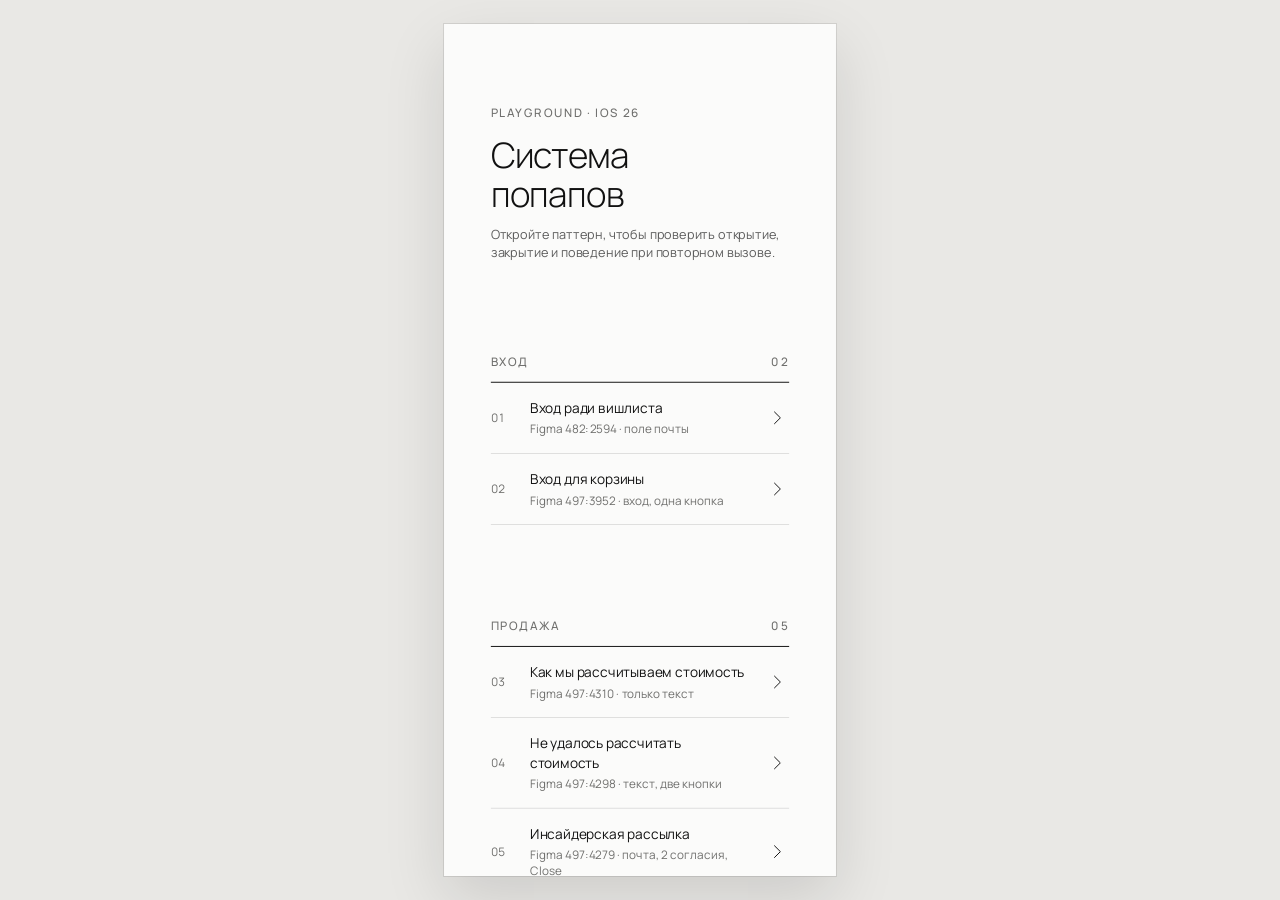
==== commit d8b02c50: "Deploy 5f69b1580584" ====
--- a/index.html
+++ b/index.html
@@ -14,29 +14,29 @@
   <meta name="apple-mobile-web-app-status-bar-style" content="default">
   <meta name="format-detection" content="telephone=no">
   <link rel="preload" href="design-system/fonts/manrope-latin-wght-normal.woff2" as="font" type="font/woff2" crossorigin>
-  <link rel="stylesheet" href="design-system/fonts/fonts.css?v=fa1ea569a47c">
-  <link rel="stylesheet" href="design-system/tokens/tokens.css?v=fa1ea569a47c">
-  <link rel="stylesheet" href="css/tokens.css?v=fa1ea569a47c">
-  <link rel="stylesheet" href="design-system/css/typography.css?v=fa1ea569a47c">
-  <link rel="stylesheet" href="design-system/css/spacing.css?v=fa1ea569a47c">
-  <link rel="stylesheet" href="css/app.css?v=fa1ea569a47c">
-  <link rel="stylesheet" href="design-system/css/corners.css?v=fa1ea569a47c">
-  <link rel="stylesheet" href="design-system/components/button/button.css?v=fa1ea569a47c">
-  <link rel="stylesheet" href="design-system/icons/icon.css?v=fa1ea569a47c">
-  <link rel="stylesheet" href="design-system/css/glass.css?v=fa1ea569a47c">
-  <link rel="stylesheet" href="design-system/css/backdrop.css?v=fa1ea569a47c">
-  <link rel="stylesheet" href="design-system/components/icon-button/icon-button.css?v=fa1ea569a47c">
-  <link rel="stylesheet" href="design-system/components/field/field.css?v=fa1ea569a47c">
-  <link rel="stylesheet" href="design-system/components/checkbox/checkbox.css?v=fa1ea569a47c">
-  <link rel="stylesheet" href="design-system/components/text-action/text-action.css?v=fa1ea569a47c">
-  <link rel="stylesheet" href="design-system/components/callout/callout.css?v=fa1ea569a47c">
-  <link rel="stylesheet" href="design-system/components/account-notice/account-notice.css?v=fa1ea569a47c">
-  <link rel="stylesheet" href="design-system/components/alert/alert.css?v=fa1ea569a47c">
-  <link rel="stylesheet" href="design-system/components/drag-indicator/drag-indicator.css?v=fa1ea569a47c">
-  <link rel="stylesheet" href="css/popup.css?v=fa1ea569a47c">
-  <link rel="stylesheet" href="css/sheet.css?v=fa1ea569a47c">
-  <meta name="build" content="fa1ea569a47c">
-  <meta name="app-build" content="fa1ea569a47c">
+  <link rel="stylesheet" href="design-system/fonts/fonts.css?v=5f69b1580584">
+  <link rel="stylesheet" href="design-system/tokens/tokens.css?v=5f69b1580584">
+  <link rel="stylesheet" href="css/tokens.css?v=5f69b1580584">
+  <link rel="stylesheet" href="design-system/css/typography.css?v=5f69b1580584">
+  <link rel="stylesheet" href="design-system/css/spacing.css?v=5f69b1580584">
+  <link rel="stylesheet" href="css/app.css?v=5f69b1580584">
+  <link rel="stylesheet" href="design-system/css/corners.css?v=5f69b1580584">
+  <link rel="stylesheet" href="design-system/components/button/button.css?v=5f69b1580584">
+  <link rel="stylesheet" href="design-system/icons/icon.css?v=5f69b1580584">
+  <link rel="stylesheet" href="design-system/css/glass.css?v=5f69b1580584">
+  <link rel="stylesheet" href="design-system/css/backdrop.css?v=5f69b1580584">
+  <link rel="stylesheet" href="design-system/components/icon-button/icon-button.css?v=5f69b1580584">
+  <link rel="stylesheet" href="design-system/components/field/field.css?v=5f69b1580584">
+  <link rel="stylesheet" href="design-system/components/checkbox/checkbox.css?v=5f69b1580584">
+  <link rel="stylesheet" href="design-system/components/text-action/text-action.css?v=5f69b1580584">
+  <link rel="stylesheet" href="design-system/components/callout/callout.css?v=5f69b1580584">
+  <link rel="stylesheet" href="design-system/components/account-notice/account-notice.css?v=5f69b1580584">
+  <link rel="stylesheet" href="design-system/components/alert/alert.css?v=5f69b1580584">
+  <link rel="stylesheet" href="design-system/components/drag-indicator/drag-indicator.css?v=5f69b1580584">
+  <link rel="stylesheet" href="css/popup.css?v=5f69b1580584">
+  <link rel="stylesheet" href="css/sheet.css?v=5f69b1580584">
+  <meta name="build" content="5f69b1580584">
+  <meta name="app-build" content="5f69b1580584">
   <script>(()=>{const m=document.querySelector('meta[name="app-build"]');if(!m||!window.fetch)return;const cur=m.content;const url=new URL('version.json',document.baseURI);const check=()=>fetch(url+'?t='+Date.now(),{cache:'no-store'}).then(r=>r.ok?r.json():null).then(v=>{if(!v||!v.build||v.build===cur)return;const k='app-build-reload:'+v.build;try{if(sessionStorage.getItem(k))return;sessionStorage.setItem(k,'1')}catch(e){}const u=new URL(location.href);u.searchParams.set('v',v.build);location.replace(u.href)}).catch(()=>{});check();document.addEventListener('visibilitychange',()=>{if(document.visibilityState==='visible')check()});addEventListener('pageshow',e=>{if(e.persisted)check()})})();</script>
 </head>
 <body>
@@ -48,6 +48,6 @@
       </div>
     </div>
   </div>
-  <script type="module" src="js/main.js?v=fa1ea569a47c"></script>
+  <script type="module" src="js/main.js?v=5f69b1580584"></script>
 </body>
 </html>
